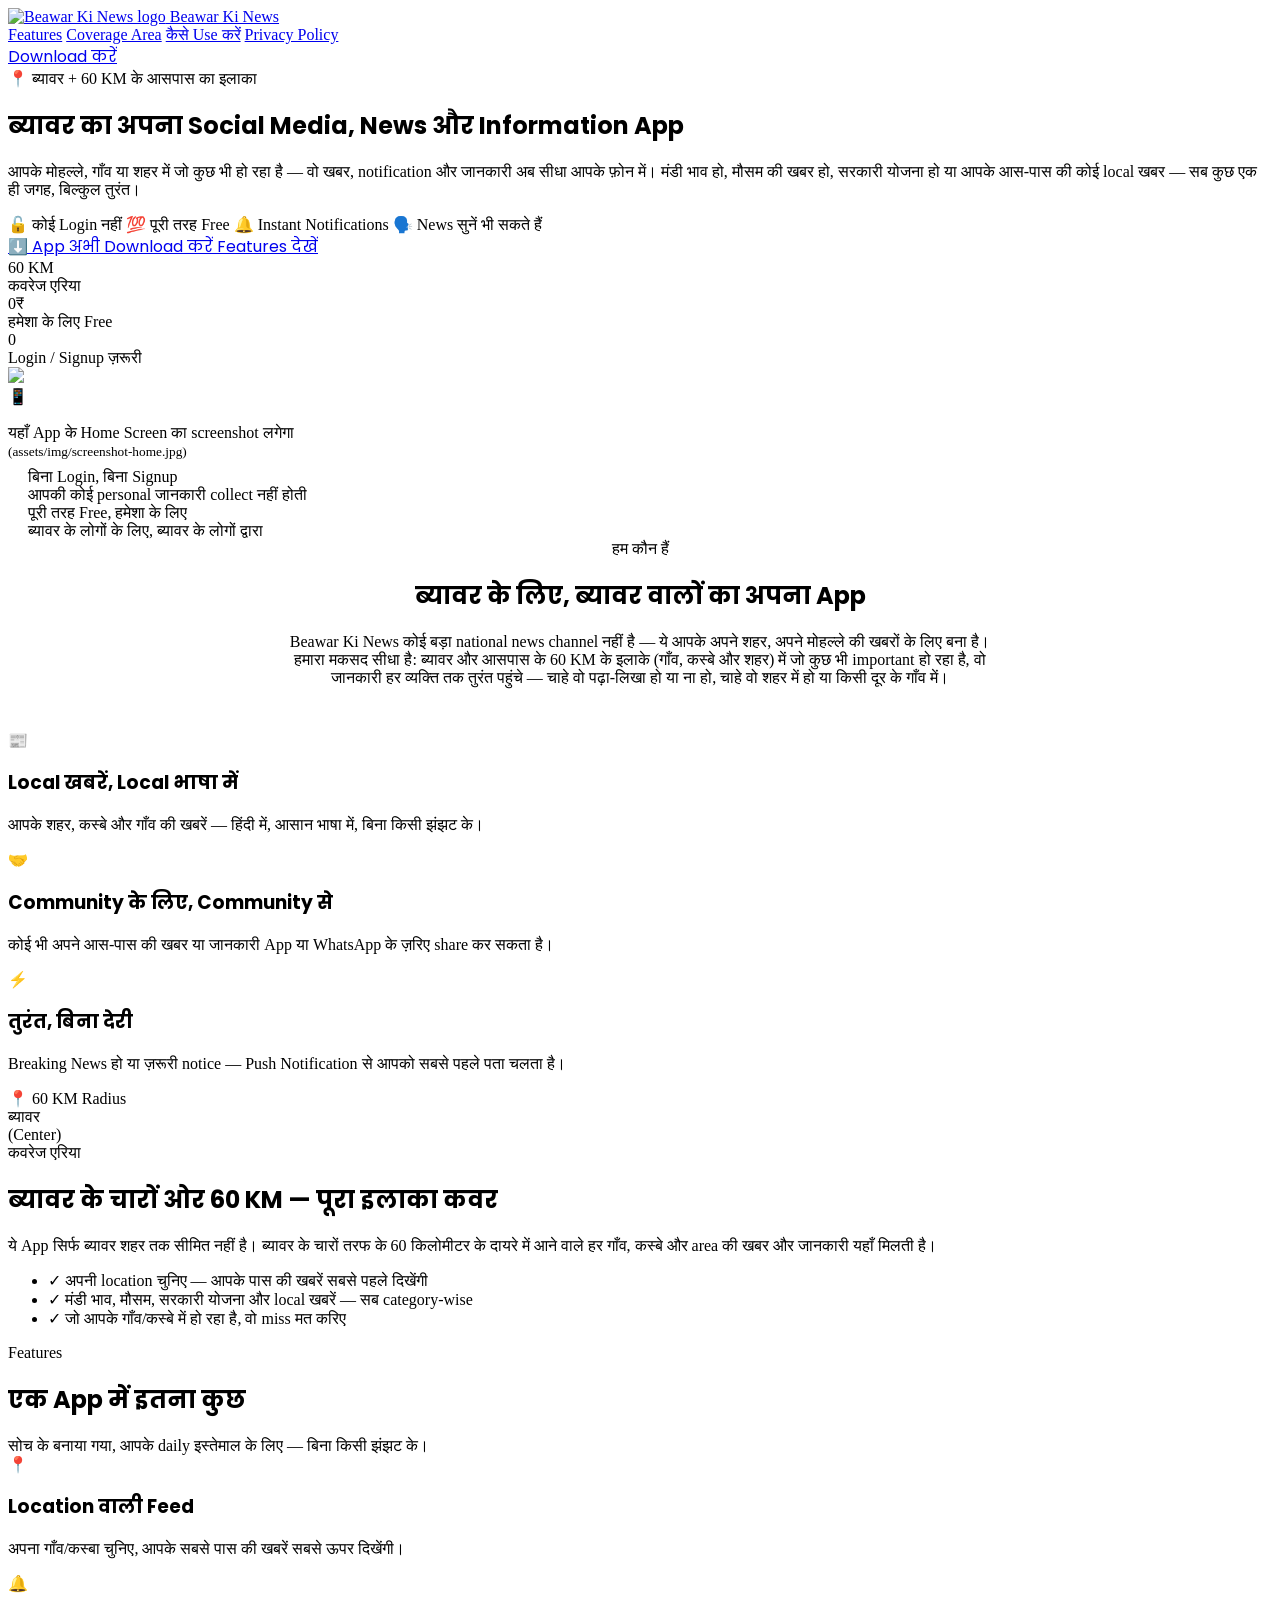
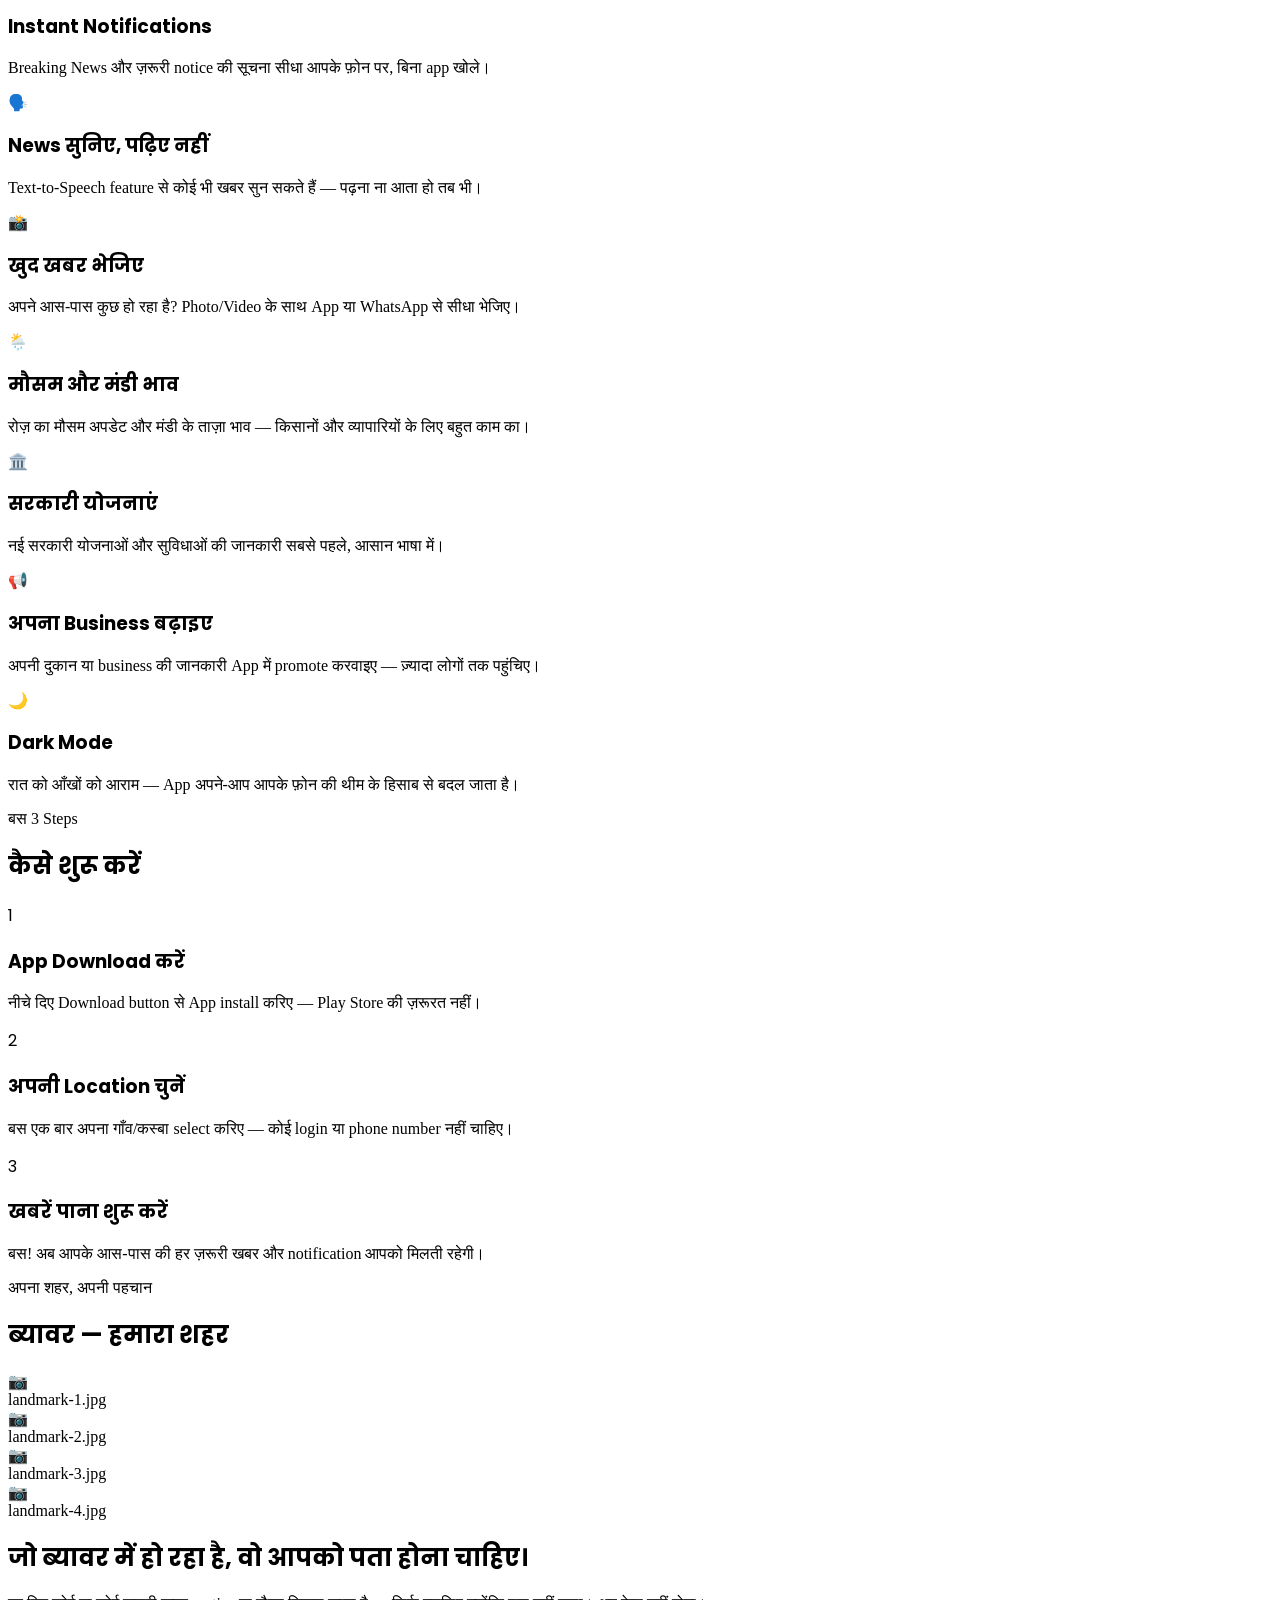
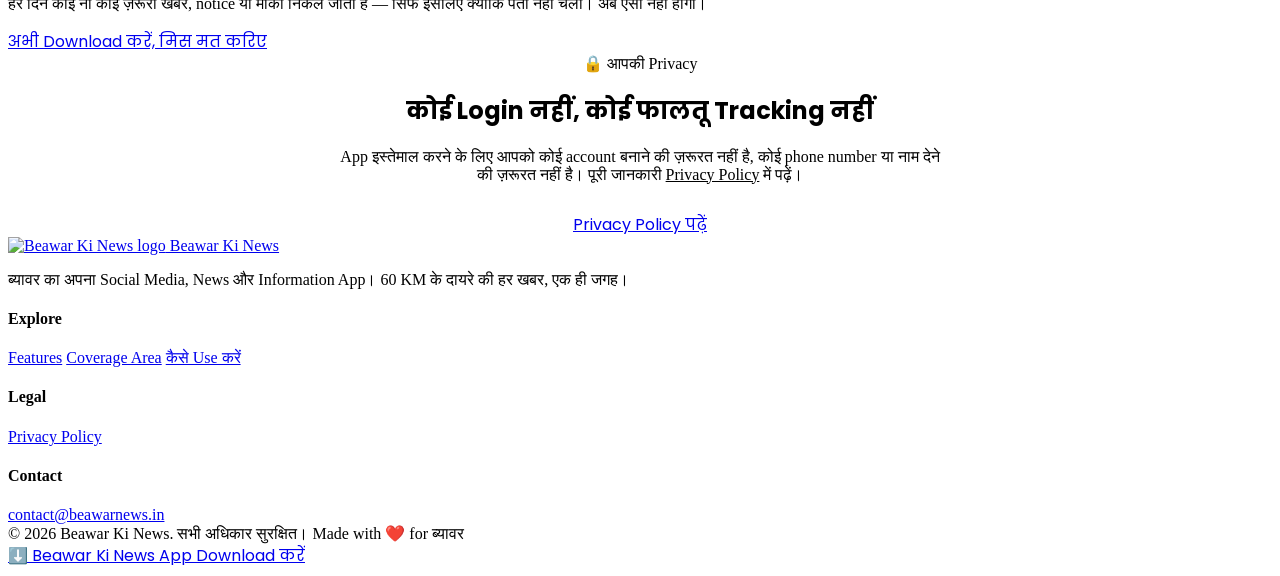
==== index.html @ 3e28b121 "Add files via upload" ====
<!doctype html>
<html lang="hi">
<head>
  <meta charset="UTF-8" />
  <meta name="viewport" content="width=device-width, initial-scale=1" />
  <title>Beawar Ki News — ब्यावर का अपना Social Media, News और Information App</title>
  <meta name="description" content="ब्यावर और आसपास के 60 KM के इलाके की हर खबर, हर notification, एक ही App में। बिना login, बिलकुल Free। अभी डाउनलोड करें।" />

  <meta property="og:type" content="website" />
  <meta property="og:title" content="Beawar Ki News — ब्यावर का अपना Social Media, News और Information App" />
  <meta property="og:description" content="ब्यावर और आसपास 60 KM के इलाके की हर खबर, notification के साथ। बिना login, बिलकुल Free।" />
  <meta property="og:image" content="assets/img/logo-512.png" />

  <link rel="icon" type="image/png" href="assets/img/logo-512.png" />
  <link rel="preconnect" href="https://fonts.googleapis.com" />
  <link rel="preconnect" href="https://fonts.gstatic.com" crossorigin />
  <link href="https://fonts.googleapis.com/css2?family=Hind:wght@400;500;600;700&family=Poppins:wght@600;700;800&display=swap" rel="stylesheet" />
  <link rel="stylesheet" href="assets/css/style.css" />
  <style>
    .hero-title, .fomo-strip h2, h1, h2, h3, .step-num, .btn { font-family: 'Poppins', 'Hind', sans-serif; }
  </style>
</head>
<body>

  <header class="site-header">
    <div class="container">
      <a href="index.html" class="brand">
        <img src="assets/img/logo.png" alt="Beawar Ki News logo" />
        Beawar Ki News
      </a>
      <nav class="nav-links" data-nav-menu>
        <a href="#features">Features</a>
        <a href="#coverage">Coverage Area</a>
        <a href="#how-it-works">कैसे Use करें</a>
        <a href="privacy.html">Privacy Policy</a>
      </nav>
      <div class="header-cta">
        <a class="btn btn-primary" data-bnw="download-apk" href="#">Download करें</a>
      </div>
    </div>
  </header>

  <!-- ============================= HERO ============================= -->
  <section class="hero">
    <div class="container">
      <div class="hero-copy reveal">
        <div class="eyebrow">📍 ब्यावर + 60 KM के आसपास का इलाका</div>
        <h1 class="hero-title">
          ब्यावर का अपना <span class="accent">Social Media</span>,
          News और Information App
        </h1>
        <p class="hero-sub">
          आपके मोहल्ले, गाँव या शहर में जो कुछ भी हो रहा है — वो खबर, notification
          और जानकारी अब सीधा आपके फ़ोन में। मंडी भाव हो, मौसम की खबर हो, सरकारी योजना
          हो या आपके आस-पास की कोई local खबर — सब कुछ एक ही जगह, बिल्कुल तुरंत।
        </p>

        <div class="hero-badges">
          <span class="pill">🔓 कोई Login नहीं</span>
          <span class="pill">💯 पूरी तरह Free</span>
          <span class="pill">🔔 Instant Notifications</span>
          <span class="pill">🗣️ News सुनें भी सकते हैं</span>
        </div>

        <div class="hero-actions">
          <a class="btn btn-primary btn-lg" data-bnw="download-apk" href="#">
            ⬇️ App अभी Download करें
          </a>
          <a class="btn btn-outline btn-lg" href="#features">Features देखें</a>
        </div>

        <div class="hero-stats">
          <div>
            <div class="hero-stat-num">60 KM</div>
            <div class="hero-stat-label">कवरेज एरिया</div>
          </div>
          <div>
            <div class="hero-stat-num">0₹</div>
            <div class="hero-stat-label">हमेशा के लिए Free</div>
          </div>
          <div>
            <div class="hero-stat-num">0</div>
            <div class="hero-stat-label">Login / Signup ज़रूरी</div>
          </div>
        </div>
      </div>

      <div class="hero-visual reveal">
        <div class="phone-frame">
          <!-- TODO: replace with a real screenshot of the Home feed
               (e.g. assets/img/screenshot-home.png), same visual you'd get
               by opening the app -- keeping this placeholder until you drop
               that image in. -->
               <img
                src="assets/img/screenshot-home.jpg"
               />
          <div class="placeholder">
            📱<br /><br />
            यहाँ App के Home Screen का screenshot लगेगा<br />
            <small>(assets/img/screenshot-home.jpg)</small>
          </div>
        </div>
      </div>
    </div>
  </section>

  <!-- ============================= TRUST STRIP ============================= -->
  <section class="container reveal" style="padding: 8px 20px 0;">
    <div class="trust-row">
      <div class="trust-chip"><span class="dot"></span>बिना Login, बिना Signup</div>
      <div class="trust-chip"><span class="dot"></span>आपकी कोई personal जानकारी collect नहीं होती</div>
      <div class="trust-chip"><span class="dot"></span>पूरी तरह Free, हमेशा के लिए</div>
      <div class="trust-chip"><span class="dot"></span>ब्यावर के लोगों के लिए, ब्यावर के लोगों द्वारा</div>
    </div>
  </section>

  <!-- ============================= ABOUT ============================= -->
  <section class="section container">
    <div class="section-head reveal" style="max-width: 720px; margin: 0 auto 44px; text-align:center;">
      <div class="eyebrow">हम कौन हैं</div>
      <h2 class="container section-title">ब्यावर के लिए, ब्यावर वालों का अपना App</h2>
      <p class="container section-sub" style="margin: 0 auto;">
        Beawar Ki News कोई बड़ा national news channel नहीं है — ये आपके अपने शहर,
        अपने मोहल्ले की खबरों के लिए बना है। हमारा मकसद सीधा है: ब्यावर और आसपास
        के 60 KM के इलाके (गाँव, कस्बे और शहर) में जो कुछ भी important हो रहा है,
        वो जानकारी हर व्यक्ति तक तुरंत पहुंचे — चाहे वो पढ़ा-लिखा हो या ना हो,
        चाहे वो शहर में हो या किसी दूर के गाँव में।
      </p>
    </div>

    <div class=" container grid grid-3">
      <div class="card reveal">
        <div class="card-icon">📰</div>
        <h3>Local खबरें, Local भाषा में</h3>
        <p>आपके शहर, कस्बे और गाँव की खबरें — हिंदी में, आसान भाषा में, बिना किसी झंझट के।</p>
      </div>
      <div class="card reveal">
        <div class="card-icon">🤝</div>
        <h3>Community के लिए, Community से</h3>
        <p>कोई भी अपने आस-पास की खबर या जानकारी App या WhatsApp के ज़रिए share कर सकता है।</p>
      </div>
      <div class="card reveal">
        <div class="card-icon">⚡</div>
        <h3>तुरंत, बिना देरी</h3>
        <p>Breaking News हो या ज़रूरी notice — Push Notification से आपको सबसे पहले पता चलता है।</p>
      </div>
    </div>
  </section>

  <!-- ============================= COVERAGE / 60KM ============================= -->
  <section class="section" id="coverage">
    <div class="container">
      <div class="coverage-panel">
        <div class="coverage">
          <div class="reveal">
            <div class="radius-visual">
              <span class="radius-km">📍 60 KM Radius</span>
              <div class="radius-center">ब्यावर<br />(Center)</div>
            </div>
          </div>
          <div class="reveal">
            <div class="eyebrow">कवरेज एरिया</div>
            <h2 class="section-title">ब्यावर के चारों ओर 60 KM — पूरा इलाका कवर</h2>
            <p class="section-sub" style="margin-bottom: 0;">
              ये App सिर्फ ब्यावर शहर तक सीमित नहीं है। ब्यावर के चारों तरफ के 60 किलोमीटर
              के दायरे में आने वाले हर गाँव, कस्बे और area की खबर और जानकारी यहाँ मिलती है।
            </p>
            <ul class="list-check">
              <li><span class="tick">✓</span> अपनी location चुनिए — आपके पास की खबरें सबसे पहले दिखेंगी</li>
              <li><span class="tick">✓</span> मंडी भाव, मौसम, सरकारी योजना और local खबरें — सब category-wise</li>
              <li><span class="tick">✓</span> जो आपके गाँव/कस्बे में हो रहा है, वो miss मत करिए</li>
            </ul>
          </div>
        </div>
      </div>
    </div>
  </section>

  <!-- ============================= FEATURES ============================= -->
  <section class="section container" id="features">
    <div class="section-head reveal">
      <div class="eyebrow">Features</div>
      <h2 class="section-title">एक App में इतना कुछ</h2>
      <p class="container section-sub" style="margin: 0 auto;">
        सोच के बनाया गया, आपके daily इस्तेमाल के लिए — बिना किसी झंझट के।
      </p>
    </div>

    <div class="container grid grid-4">
      <div class="card reveal">
        <div class="card-icon">📍</div>
        <h3>Location वाली Feed</h3>
        <p>अपना गाँव/कस्बा चुनिए, आपके सबसे पास की खबरें सबसे ऊपर दिखेंगी।</p>
      </div>
      <div class="card reveal">
        <div class="card-icon">🔔</div>
        <h3>Instant Notifications</h3>
        <p>Breaking News और ज़रूरी notice की सूचना सीधा आपके फ़ोन पर, बिना app खोले।</p>
      </div>
      <div class="card reveal">
        <div class="card-icon">🗣️</div>
        <h3>News सुनिए, पढ़िए नहीं</h3>
        <p>Text-to-Speech feature से कोई भी खबर सुन सकते हैं — पढ़ना ना आता हो तब भी।</p>
      </div>
      <div class="card reveal">
        <div class="card-icon">📸</div>
        <h3>खुद खबर भेजिए</h3>
        <p>अपने आस-पास कुछ हो रहा है? Photo/Video के साथ App या WhatsApp से सीधा भेजिए।</p>
      </div>
      <div class="card reveal">
        <div class="card-icon">🌦️</div>
        <h3>मौसम और मंडी भाव</h3>
        <p>रोज़ का मौसम अपडेट और मंडी के ताज़ा भाव — किसानों और व्यापारियों के लिए बहुत काम का।</p>
      </div>
      <div class="card reveal">
        <div class="card-icon">🏛️</div>
        <h3>सरकारी योजनाएं</h3>
        <p>नई सरकारी योजनाओं और सुविधाओं की जानकारी सबसे पहले, आसान भाषा में।</p>
      </div>
      <div class="card reveal">
        <div class="card-icon">📢</div>
        <h3>अपना Business बढ़ाइए</h3>
        <p>अपनी दुकान या business की जानकारी App में promote करवाइए — ज़्यादा लोगों तक पहुंचिए।</p>
      </div>
      <div class="card reveal">
        <div class="card-icon">🌙</div>
        <h3>Dark Mode</h3>
        <p>रात को आँखों को आराम — App अपने-आप आपके फ़ोन की थीम के हिसाब से बदल जाता है।</p>
      </div>
    </div>
  </section>

  <!-- ============================= HOW IT WORKS ============================= -->
  <section class="section container" id="how-it-works">
    <div class="section-head reveal">
      <div class="eyebrow">बस 3 Steps</div>
      <h2 class="section-title">कैसे शुरू करें</h2>
    </div>

    <div class="container steps">
      <div class="step reveal">
        <div class="step-num">1</div>
        <h3>App Download करें</h3>
        <p>नीचे दिए Download button से App install करिए — Play Store की ज़रूरत नहीं।</p>
      </div>
      <div class="step reveal">
        <div class="step-num">2</div>
        <h3>अपनी Location चुनें</h3>
        <p>बस एक बार अपना गाँव/कस्बा select करिए — कोई login या phone number नहीं चाहिए।</p>
      </div>
      <div class="step reveal">
        <div class="step-num">3</div>
        <h3>खबरें पाना शुरू करें</h3>
        <p>बस! अब आपके आस-पास की हर ज़रूरी खबर और notification आपको मिलती रहेगी।</p>
      </div>
    </div>
  </section>

  <!-- ============================= GALLERY (landmarks) ============================= -->
  <section class="section container">
    <div class="section-head reveal">
      <div class="eyebrow">अपना शहर, अपनी पहचान</div>
      <h2 class="section-title">ब्यावर — हमारा शहर</h2>
    </div>
    <div class="container gallery reveal">
      <!-- TODO: replace each of these with a real Beawar landmark photo
           (assets/img/landmark-1.jpg .. landmark-4.jpg). Left as labeled
           placeholders until those are pasted in. -->

      <div class="gallery-item">📷<br />landmark-1.jpg</div>
      <div class="gallery-item">📷<br />landmark-2.jpg</div>
      <div class="gallery-item">📷<br />landmark-3.jpg</div>
      <div class="gallery-item">📷<br />landmark-4.jpg</div>
    </div>
  </section>

  <!-- ============================= FOMO STRIP ============================= -->
  <section class="container">
    <div class="fomo-strip reveal">
      <h2>जो ब्यावर में हो रहा है, वो आपको पता होना चाहिए।</h2>
      <p>हर दिन कोई ना कोई ज़रूरी खबर, notice या मौका निकल जाता है — सिर्फ इसलिए
        क्योंकि पता नहीं चला। अब ऐसा नहीं होगा।</p>
      <a class="btn btn-primary btn-lg" data-bnw="download-apk" href="#">अभी Download करें, मिस मत करिए</a>
    </div>
  </section>

  <!-- ============================= PRIVACY QUICK NOTE ============================= -->
  <section class="section container" style="text-align:center;">
    <div class="reveal" style="max-width: 600px; margin: 0 auto;">
      <div class="eyebrow">🔒 आपकी Privacy</div>
      <h2 class="section-title">कोई Login नहीं, कोई फालतू Tracking नहीं</h2>
      <p class="container section-sub" style="margin: 0 auto 28px;">
        App इस्तेमाल करने के लिए आपको कोई account बनाने की ज़रूरत नहीं है, कोई
        phone number या नाम देने की ज़रूरत नहीं है। पूरी जानकारी
        <a href="privacy.html" style="color: rgb(var(--accent)); text-decoration: underline;">Privacy Policy</a>
        में पढ़ें।
      </p>
      <a class="btn btn-outline" href="privacy.html">Privacy Policy पढ़ें</a>
    </div>
  </section>

  <footer class="site-footer">
    <div class="container">
      <div class="footer-top">
        <div class="footer-brand">
          <a href="index.html" class="brand">
            <img src="assets/img/logo.png" alt="Beawar Ki News logo" />
            Beawar Ki News
          </a>
          <p>ब्यावर का अपना Social Media, News और Information App। 60 KM के दायरे की हर खबर, एक ही जगह।</p>
        </div>
        <div class="footer-cols">
          <div class="footer-col">
            <h4>Explore</h4>
            <a href="#features">Features</a>
            <a href="#coverage">Coverage Area</a>
            <a href="#how-it-works">कैसे Use करें</a>
          </div>
          <div class="footer-col">
            <h4>Legal</h4>
            <a href="privacy.html">Privacy Policy</a>
          </div>
          <div class="footer-col">
            <h4>Contact</h4>
            <a data-bnw="contact-email" href="#">contact@beawarnews.in</a>
          </div>
        </div>
      </div>
      <div class="footer-bottom">
        <span>© <span id="year"></span> Beawar Ki News. सभी अधिकार सुरक्षित।</span>
        <span>Made with ❤️ for ब्यावर</span>
      </div>
    </div>
  </footer>

  <div class="sticky-download" data-sticky-download>
    <a class="btn btn-primary btn-block" data-bnw="download-apk" href="#">⬇️ Beawar Ki News App Download करें</a>
  </div>

  <script src="assets/js/config.js"></script>
  <script src="assets/js/main.js"></script>
  <script>document.getElementById('year').textContent = new Date().getFullYear();</script>
</body>
</html>
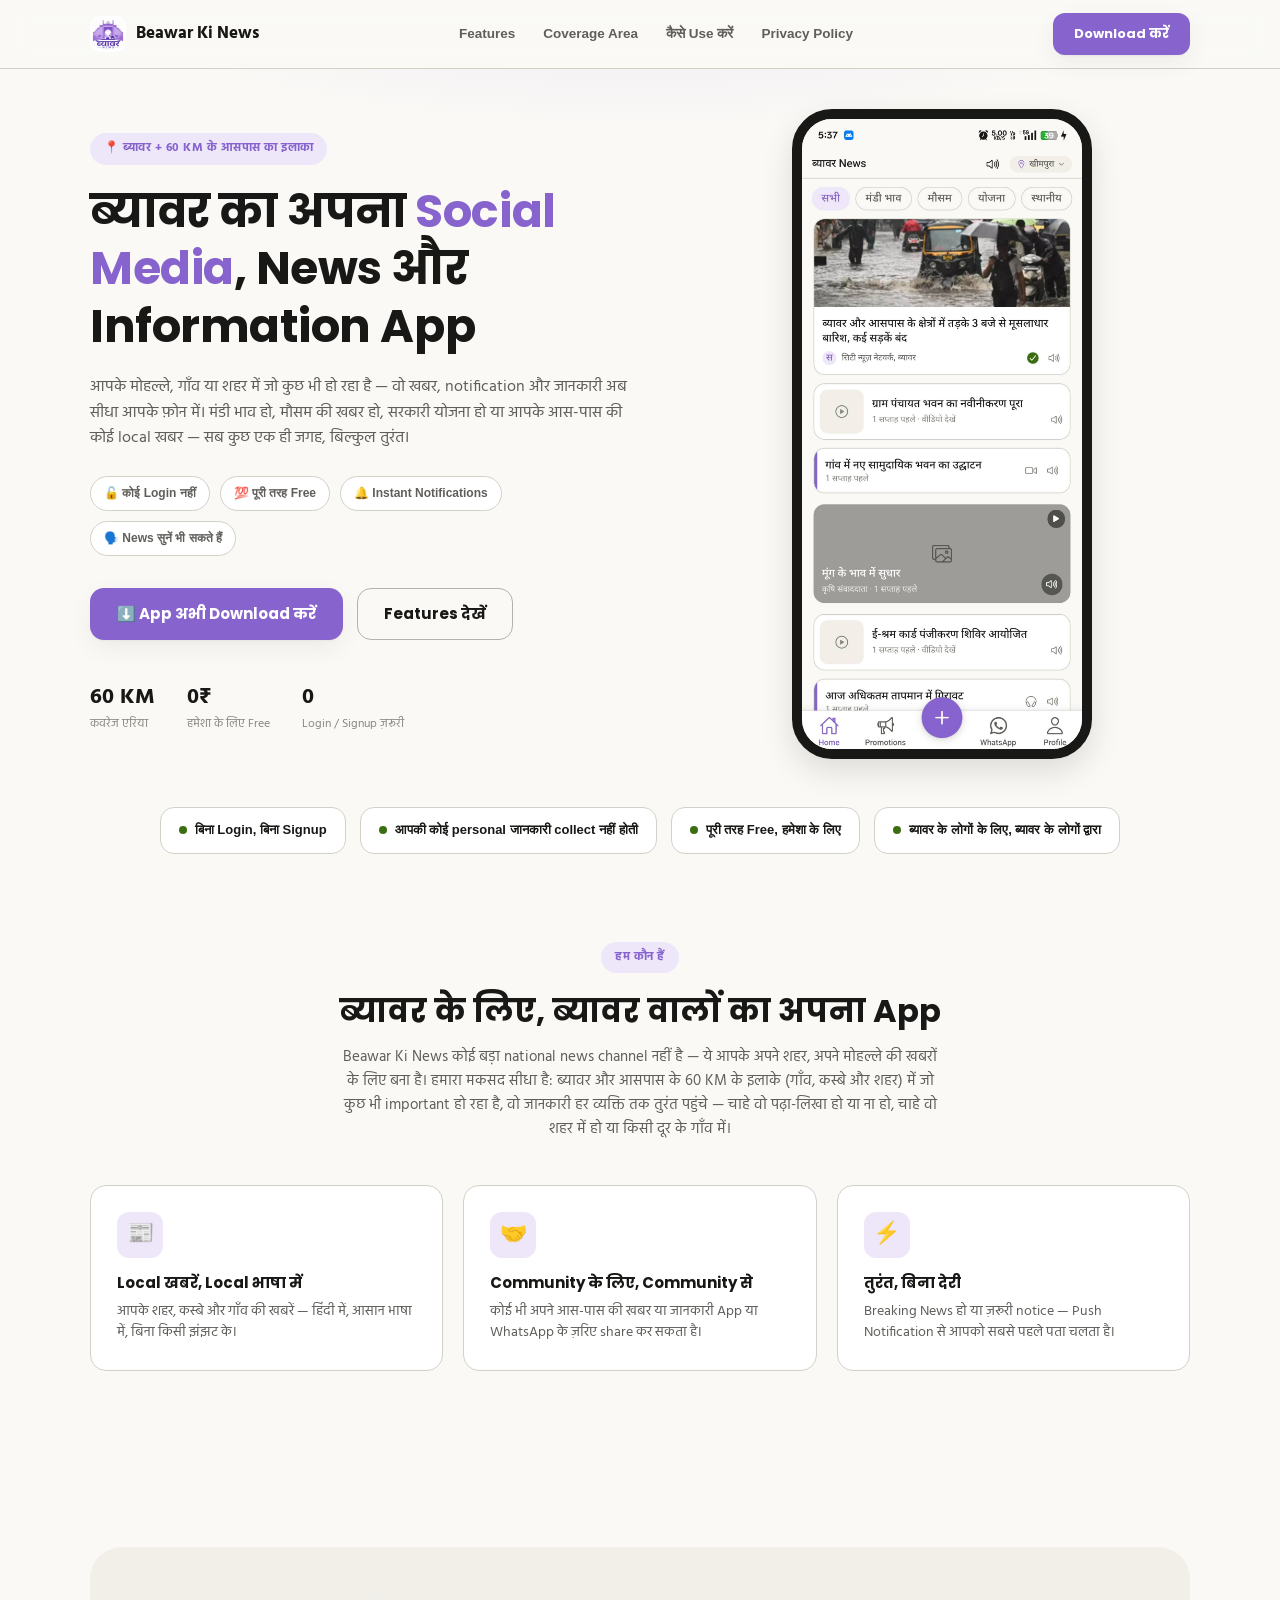
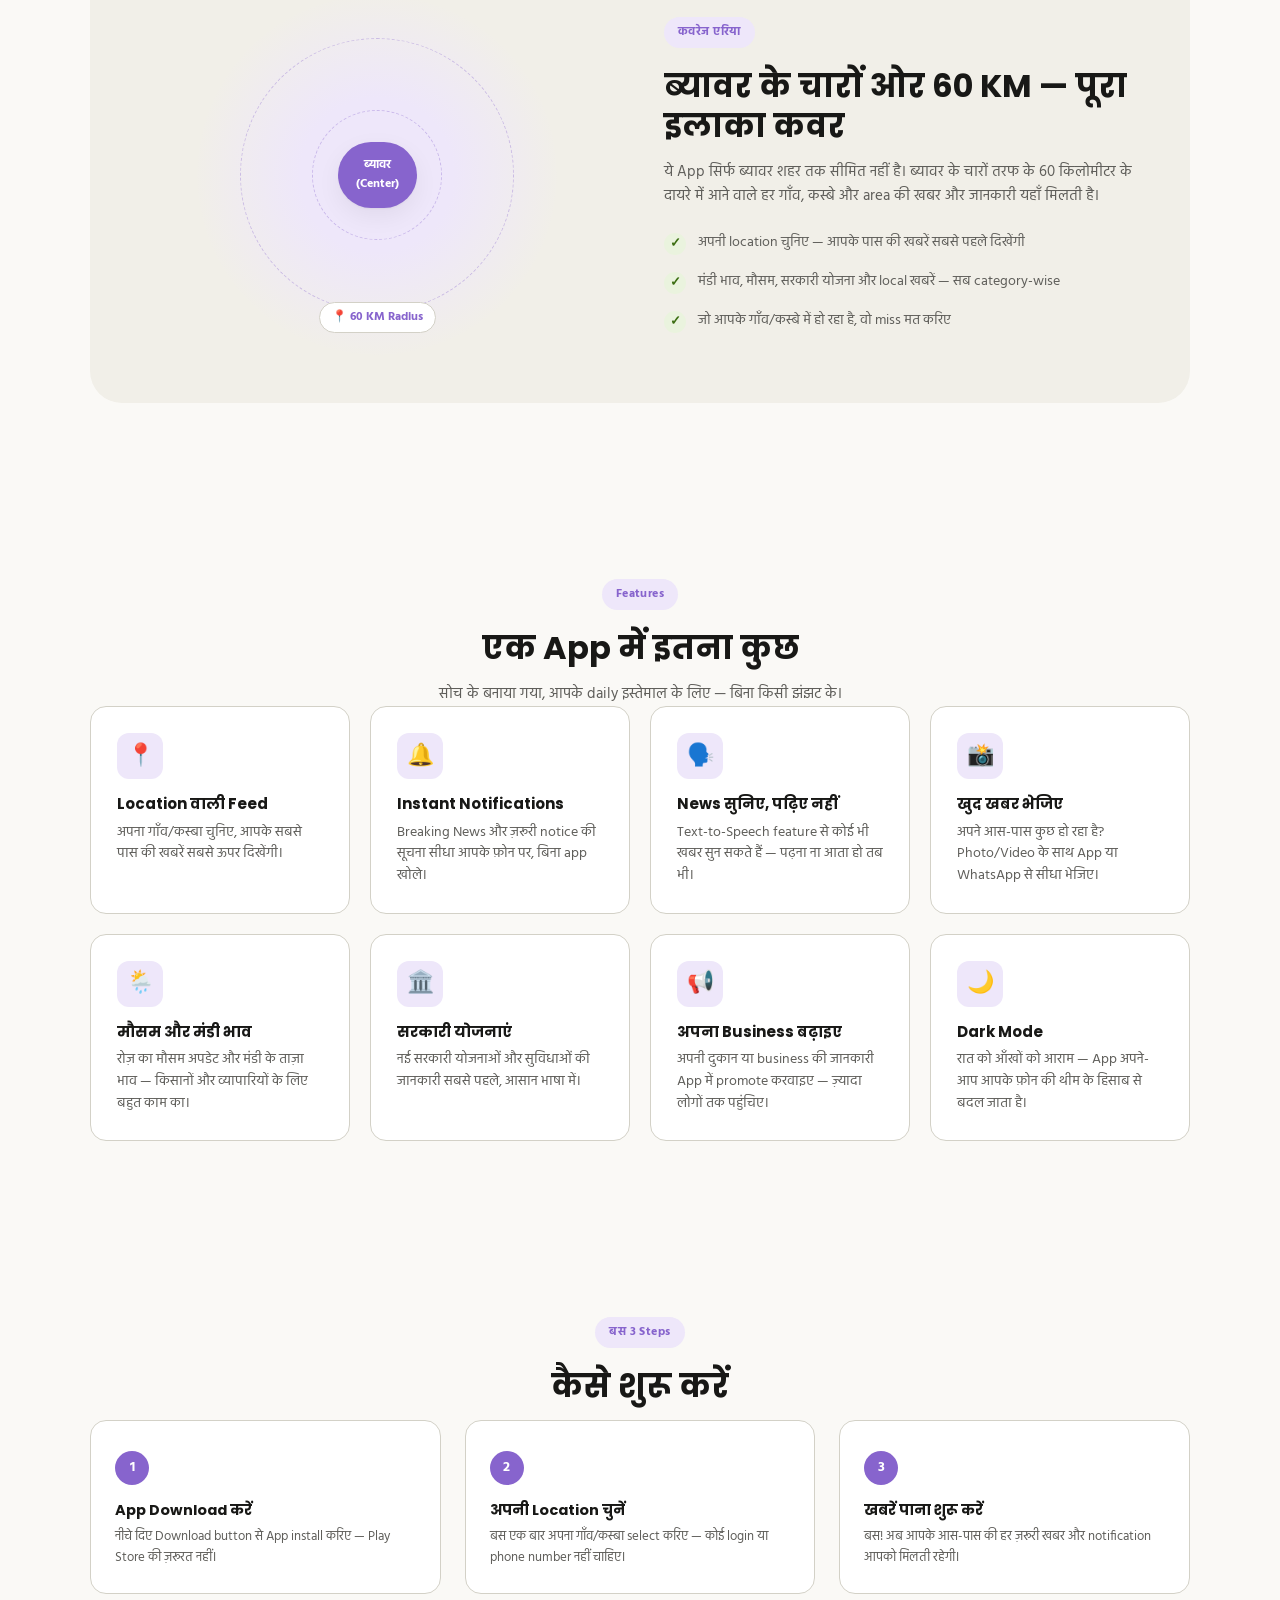
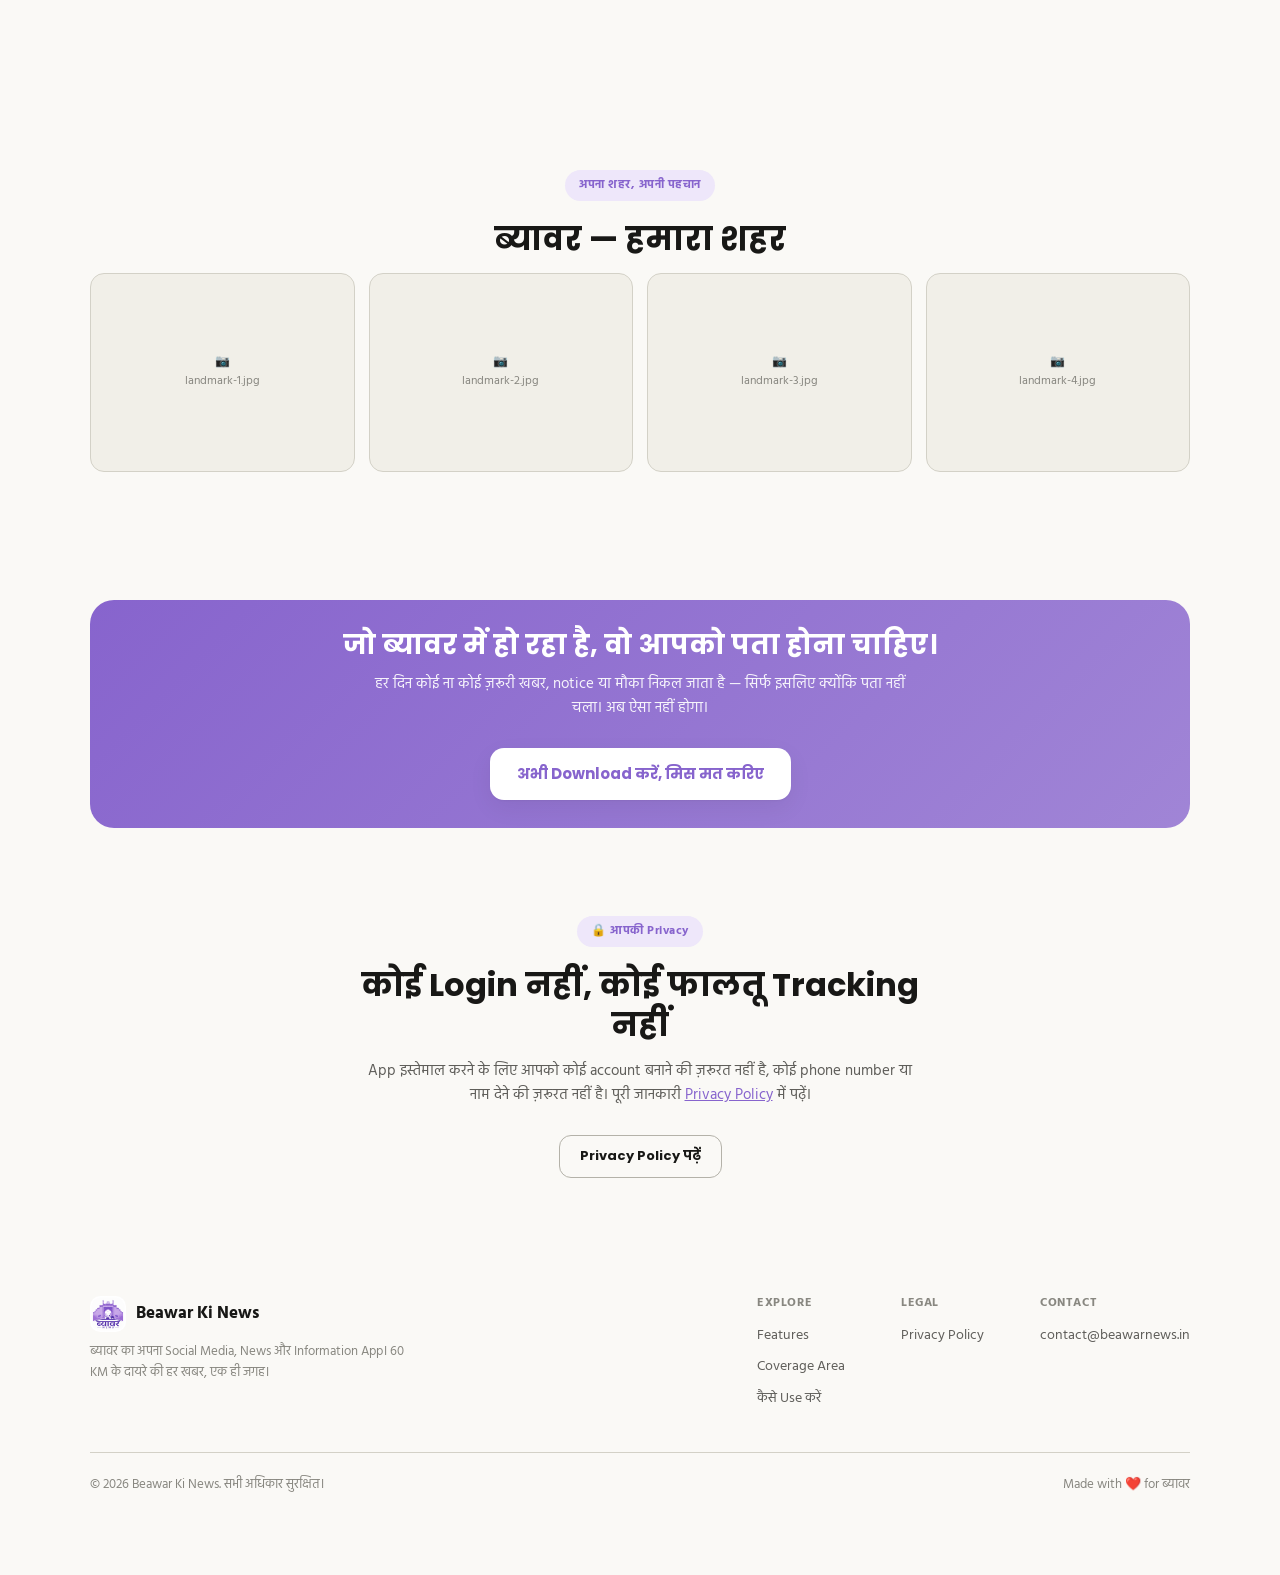
==== commit d41f3003: "Update index.html" ====
--- a/index.html
+++ b/index.html
@@ -322,7 +322,7 @@
           </div>
           <div class="footer-col">
             <h4>Contact</h4>
-            <a data-bnw="contact-email" href="#">contact@beawarnews.in</a>
+            <a data-bnw="contact-email" href="#">support.beawarkinews@gmail.com</a>
           </div>
         </div>
       </div>
--- a/assets/css/style.css
+++ b/assets/css/style.css
@@ -0,0 +1,680 @@
+/* ==========================================================================
+   Beawar Ki News -- design tokens
+   Mirrors C:\Na\global.css exactly (the mobile app's own source of truth)
+   so this site reads as the same product, not a separate marketing shell.
+   Values are "R G B" space-separated so we can apply alpha via rgb(../<a>).
+   ========================================================================== */
+:root {
+  --bg: 250 249 246;
+  --surface: 255 255 255;
+  --surface-2: 241 239 232;
+
+  --text-primary: 24 24 22;
+  --text-secondary: 95 94 90;
+  --text-muted: 136 135 128;
+
+  --border: 211 209 199;
+  --border-strong: 180 178 169;
+
+  --accent: 135 100 205;
+  --accent-soft: 238 231 250;
+  --accent-fg: 255 255 255;
+
+  --success: 59 109 17;
+  --success-soft: 234 243 222;
+  --danger: 163 45 45;
+  --danger-soft: 250 235 235;
+  --warning: 133 79 11;
+  --warning-soft: 250 238 218;
+
+  --radius-card: 16px;
+  --radius-pill: 999px;
+  --shadow-soft: 0 1px 2px rgb(0 0 0 / 0.04), 0 8px 24px rgb(0 0 0 / 0.06);
+  --shadow-lift: 0 12px 32px rgb(0 0 0 / 0.12);
+  --max-width: 1140px;
+}
+
+@media (prefers-color-scheme: dark) {
+  :root {
+    --bg: 18 18 17;
+    --surface: 30 30 28;
+    --surface-2: 42 42 40;
+
+    --text-primary: 241 239 232;
+    --text-secondary: 178 176 168;
+    --text-muted: 136 135 128;
+
+    --border: 61 61 58;
+    --border-strong: 82 82 78;
+
+    --accent: 135 100 205;
+    --accent-soft: 45 38 66;
+    --accent-fg: 255 255 255;
+
+    --success: 151 196 89;
+    --success-soft: 23 52 4;
+    --danger: 240 149 149;
+    --danger-soft: 74 27 12;
+    --warning: 250 199 117;
+    --warning-soft: 65 36 2;
+
+    --shadow-soft: 0 1px 2px rgb(0 0 0 / 0.3), 0 8px 24px rgb(0 0 0 / 0.35);
+    --shadow-lift: 0 12px 36px rgb(0 0 0 / 0.5);
+  }
+}
+
+/* ==========================================================================
+   Reset + base
+   ========================================================================== */
+*, *::before, *::after { box-sizing: border-box; }
+html { scroll-behavior: smooth; }
+body {
+  margin: 0;
+  background: rgb(var(--bg));
+  color: rgb(var(--text-primary));
+  font-family: 'Hind', 'Noto Sans Devanagari', 'Inter', -apple-system, BlinkMacSystemFont, sans-serif;
+  line-height: 1.6;
+  -webkit-font-smoothing: antialiased;
+  overflow-x: hidden;
+}
+img { max-width: 100%; display: block; }
+a { color: inherit; text-decoration: none; }
+ul { list-style: none; margin: 0; padding: 0; }
+button { font-family: inherit; }
+h1, h2, h3, h4 { margin: 0; line-height: 1.25; font-weight: 700; }
+p { margin: 0; }
+
+.container {
+  max-width: var(--max-width);
+  margin: 0 auto;
+  padding: 0 20px;
+}
+
+.section { padding: 88px 0; }
+@media (max-width: 720px) {
+  .section {
+    border-bottom: 1px solid rgb(var(--border));
+    padding: 26px 0; }
+}
+
+.eyebrow {
+  display: inline-flex;
+  align-items: center;
+  gap: 8px;
+  font-size: 12px;
+  font-weight: 700;
+  letter-spacing: 0.04em;
+  color: rgb(var(--accent));
+  background: rgb(var(--accent-soft));
+  padding: 6px 14px;
+  border-radius: var(--radius-pill);
+  margin-bottom: 18px;
+}
+
+.section-title {
+  font-size: clamp(22px, 3.4vw, 32px);
+  color: rgb(var(--text-primary));
+  margin-bottom: 14px;
+}
+.section-sub {
+  font-size: 15px;
+  color: rgb(var(--text-secondary));
+  max-width: 640px;
+  margin-bottom: 44px;
+}
+.section-head { text-align: center; }
+.section-head .section-sub { margin-left: auto; margin-right: auto; }
+
+/* ==========================================================================
+   Buttons
+   ========================================================================== */
+.btn {
+  display: inline-flex;
+  align-items: center;
+  justify-content: center;
+  gap: 8px;
+  padding: 10px 20px;
+  border-radius: 12px;
+  font-size: 13px;
+  font-weight: 700;
+  border: 1px solid transparent;
+  cursor: pointer;
+  transition: transform 0.15s ease, box-shadow 0.15s ease, background-color 0.15s ease;
+  max-width: 100%;
+  min-width: 0;
+  white-space: normal;
+  text-align: center;
+}
+.btn:active { transform: scale(0.97); }
+
+.btn-primary {
+  background: rgb(var(--accent));
+  color: rgb(var(--accent-fg));
+  box-shadow: var(--shadow-soft);
+}
+.btn-primary:hover { box-shadow: var(--shadow-lift); transform: translateY(-1px); }
+
+.btn-lg {
+  padding: 13px 26px;
+  font-size: 15px;
+  border-radius: 14px;
+}
+
+.btn-outline {
+  background: transparent;
+  color: rgb(var(--text-primary));
+  border-color: rgb(var(--border-strong));
+}
+.btn-outline:hover { background: rgb(var(--surface-2)); }
+
+.btn-ghost {
+  background: rgb(var(--surface-2));
+  color: rgb(var(--text-primary));
+}
+
+.btn-block { width: 100%; }
+
+/* ==========================================================================
+   Header / nav
+   ========================================================================== */
+.site-header {
+  position: sticky;
+  top: 0;
+  z-index: 50;
+  background: rgb(var(--bg) / 0.85);
+  backdrop-filter: saturate(180%) blur(14px);
+  -webkit-backdrop-filter: saturate(180%) blur(14px);
+  border-bottom: 1px solid rgb(var(--border));
+}
+.site-header .container {
+  display: flex;
+  align-items: center;
+  justify-content: space-between;
+  height: 68px;
+}
+.brand {
+  display: flex;
+  align-items: center;
+  gap: 10px;
+  font-weight: 800;
+  font-size: 16.5px;
+  color: rgb(var(--text-primary));
+}
+.brand img {
+  width: 36px;
+  height: 36px;
+  border-radius: 10px;
+}
+.nav-links {
+  display: flex;
+  align-items: center;
+  gap: 28px;
+  font-size: 13.5px;
+  font-weight: 600;
+  color: rgb(var(--text-secondary));
+}
+.nav-links a:hover { color: rgb(var(--accent)); }
+.header-cta { display: flex; align-items: center; gap: 14px; }
+
+@media (max-width: 720px) {
+  .nav-links { display: none; }
+}
+
+/* ==========================================================================
+   Hero
+   ========================================================================== */
+.hero {
+  position: relative;
+  padding: 40px 0 40px;
+  overflow: hidden;
+}
+.hero::before {
+  content: '';
+  position: absolute;
+  inset: -20% -10% auto -10%;
+  height: 480px;
+  background: radial-gradient(60% 60% at 50% 0%, rgb(var(--accent) / 0.16), transparent 70%);
+  pointer-events: none;
+  z-index: 0;
+}
+.hero .container {
+  position: relative;
+  z-index: 1;
+  display: grid;
+  grid-template-columns: 1.05fr 0.95fr;
+  gap: 56px;
+  align-items: center;
+}
+@media (max-width: 900px) {
+  .hero .container { grid-template-columns: 1fr; text-align: center; }
+  .hero-badges, .hero-actions { justify-content: center; }
+  .hero-stats { justify-content: center; }
+}
+
+.hero-title {
+  font-size: clamp(28px, 4.8vw, 46px);
+  letter-spacing: -0.01em;
+  color: rgb(var(--text-primary));
+}
+.hero-title .accent { color: rgb(var(--accent)); }
+
+.hero-sub {
+  margin-top: 20px;
+  font-size: 16px;
+  color: rgb(var(--text-secondary));
+  max-width: 560px;
+}
+
+.hero-badges {
+  display: flex;
+  flex-wrap: wrap;
+  gap: 10px;
+  margin-top: 24px;
+}
+.pill {
+  display: inline-flex;
+  align-items: center;
+  gap: 6px;
+  font-size: 12px;
+  font-weight: 600;
+  color: rgb(var(--text-secondary));
+  background: rgb(var(--surface));
+  border: 1px solid rgb(var(--border));
+  padding: 7px 13px;
+  border-radius: var(--radius-pill);
+}
+
+.hero-actions {
+  display: flex;
+  flex-wrap: wrap;
+  gap: 14px;
+  margin-top: 32px;
+}
+
+.hero-stats {
+  display: flex;
+  gap: 32px;
+  margin-top: 40px;
+  flex-wrap: wrap;
+}
+.hero-stat-num {
+  font-size: 22px;
+  font-weight: 800;
+  color: rgb(var(--text-primary));
+}
+.hero-stat-label {
+  font-size: 12px;
+  color: rgb(var(--text-muted));
+}
+
+.hero-visual {
+  position: relative;
+  display: flex;
+  justify-content: center;
+}
+.phone-frame {
+  width: min(300px, 78vw);
+  aspect-ratio: 9 / 19.5;
+  border-radius: 40px;
+  border: 10px solid rgb(var(--text-primary));
+  background: rgb(var(--surface-2));
+  box-shadow: var(--shadow-lift);
+  overflow: hidden;
+  position: relative;
+}
+.phone-frame img {
+  width: 100%;
+  height: 100%;
+  object-fit: cover;
+}
+.phone-frame .placeholder {
+  width: 100%;
+  height: 100%;
+  display: flex;
+  align-items: center;
+  justify-content: center;
+  text-align: center;
+  padding: 24px;
+  font-size: 13px;
+  color: rgb(var(--text-muted));
+  background: rgb(var(--surface-2));
+}
+
+/* ==========================================================================
+   Feature cards
+   ========================================================================== */
+.grid {
+  display: grid;
+  gap: 20px;
+}
+.grid-3 { grid-template-columns: repeat(3, 1fr); }
+.grid-4 { grid-template-columns: repeat(4, 1fr); }
+@media (max-width: 900px) {
+  .grid-3, .grid-4 { grid-template-columns: repeat(2, 1fr); }
+}
+@media (max-width: 560px) {
+  .grid-3, .grid-4 { grid-template-columns: 1fr; }
+}
+
+.card {
+  background: rgb(var(--surface));
+  border: 1px solid rgb(var(--border));
+  border-radius: var(--radius-card);
+  padding: 26px;
+  transition: transform 0.2s ease, box-shadow 0.2s ease, border-color 0.2s ease;
+}
+.card:hover {
+  transform: translateY(-3px);
+  box-shadow: var(--shadow-soft);
+  border-color: rgb(var(--border-strong));
+}
+.card-icon {
+  width: 46px;
+  height: 46px;
+  border-radius: 12px;
+  background: rgb(var(--accent-soft));
+  color: rgb(var(--accent));
+  display: flex;
+  align-items: center;
+  justify-content: center;
+  font-size: 22px;
+  margin-bottom: 16px;
+}
+.card h3 {
+  font-size: 15px;
+  color: rgb(var(--text-primary));
+  margin-bottom: 8px;
+}
+.card p {
+  font-size: 13.5px;
+  color: rgb(var(--text-secondary));
+}
+
+/* ==========================================================================
+   Steps (how it works)
+   ========================================================================== */
+.steps {
+  display: grid;
+  grid-template-columns: repeat(3, 1fr);
+  gap: 24px;
+  counter-reset: step;
+}
+@media (max-width: 760px) {
+  .steps { grid-template-columns: 1fr; }
+}
+.step {
+  position: relative;
+  padding: 30px 24px 24px;
+  background: rgb(var(--surface));
+  border: 1px solid rgb(var(--border));
+  border-radius: var(--radius-card);
+}
+.step-num {
+  width: 34px;
+  height: 34px;
+  border-radius: 999px;
+  background: rgb(var(--accent));
+  color: rgb(var(--accent-fg));
+  display: flex;
+  align-items: center;
+  justify-content: center;
+  font-weight: 800;
+  font-size: 14px;
+  margin-bottom: 16px;
+}
+.step h3 { font-size: 14.5px; margin-bottom: 8px; }
+.step p { font-size: 13px; color: rgb(var(--text-secondary)); }
+
+/* ==========================================================================
+   Coverage / map-ish section
+   ========================================================================== */
+.coverage-panel {
+  background: rgb(var(--surface-2));
+  border-radius: 32px;
+  padding: 48px;
+}
+@media (max-width: 720px) {
+  .coverage-panel { padding: 32px 20px; border-radius: 24px; }
+}
+
+.coverage {
+  display: grid;
+  grid-template-columns: 1fr 1fr;
+  gap: 48px;
+  align-items: center;
+}
+@media (max-width: 860px) {
+  .coverage { grid-template-columns: 1fr; }
+}
+.radius-visual {
+  position: relative;
+  aspect-ratio: 1;
+  max-width: 360px;
+  margin: 0 auto;
+  border-radius: 50%;
+  background: radial-gradient(circle, rgb(var(--accent-soft)) 0%, rgb(var(--accent-soft)) 30%, transparent 72%);
+  display: flex;
+  align-items: center;
+  justify-content: center;
+}
+.radius-visual::before, .radius-visual::after {
+  content: '';
+  position: absolute;
+  border-radius: 50%;
+  border: 1.5px dashed rgb(var(--accent) / 0.35);
+}
+.radius-visual::before { inset: 12%; }
+.radius-visual::after { inset: 32%; }
+.radius-center {
+  position: relative;
+  z-index: 1;
+  background: rgb(var(--accent));
+  color: rgb(var(--accent-fg));
+  font-weight: 800;
+  font-size: 12px;
+  text-align: center;
+  padding: 14px 18px;
+  border-radius: 999px;
+  box-shadow: var(--shadow-soft);
+}
+.radius-km {
+  position: absolute;
+  bottom: 6%;
+  font-size: 12px;
+  font-weight: 700;
+  color: rgb(var(--accent));
+  background: rgb(var(--surface));
+  border: 1px solid rgb(var(--border));
+  padding: 5px 12px;
+  border-radius: 999px;
+}
+
+.list-check { display: flex; flex-direction: column; gap: 16px; margin-top: 24px; }
+.list-check li { display: flex; gap: 12px; align-items: flex-start; font-size: 14px; color: rgb(var(--text-secondary)); }
+.list-check .tick {
+  flex: none;
+  width: 22px;
+  height: 22px;
+  border-radius: 999px;
+  background: rgb(var(--success-soft));
+  color: rgb(var(--success));
+  display: flex;
+  align-items: center;
+  justify-content: center;
+  font-size: 13px;
+  font-weight: 800;
+  margin-top: 1px;
+}
+
+/* ==========================================================================
+   Testimonial / FOMO strip
+   ========================================================================== */
+.fomo-strip {
+  background: linear-gradient(135deg, rgb(var(--accent)), rgb(var(--accent) / 0.78));
+  color: rgb(var(--accent-fg));
+  border-radius: 24px;
+  padding: 28px 20px;
+  text-align: center;
+  margin-top: 40px;
+}
+.fomo-strip h2 { font-size: clamp(20px, 3vw, 27px); margin-bottom: 12px; }
+.fomo-strip p { font-size: 14.5px; opacity: 0.92; max-width: 560px; margin: 0 auto 28px; }
+.fomo-strip .btn-primary { background: rgb(var(--accent-fg)); color: rgb(var(--accent)); }
+
+/* ==========================================================================
+   Privacy points / trust badges
+   ========================================================================== */
+.trust-row {
+  display: flex;
+  flex-wrap: wrap;
+  gap: 14px;
+  justify-content: center;
+}
+.trust-chip {
+  display: flex;
+  align-items: center;
+  gap: 8px;
+  background: rgb(var(--surface));
+  border: 1px solid rgb(var(--border));
+  padding: 12px 18px;
+  border-radius: 14px;
+  font-size: 13px;
+  font-weight: 600;
+  color: rgb(var(--text-primary));
+}
+.trust-chip .dot {
+  width: 8px; height: 8px; border-radius: 999px; background: rgb(var(--success));
+}
+
+/* ==========================================================================
+   Gallery (landmark photos placeholder)
+   ========================================================================== */
+.gallery {
+  display: grid;
+  grid-template-columns: repeat(4, 1fr);
+  gap: 14px;
+}
+@media (max-width: 760px) { .gallery { grid-template-columns: repeat(2, 1fr); } }
+.gallery-item {
+  aspect-ratio: 4/3;
+  border-radius: 14px;
+  overflow: hidden;
+  background: rgb(var(--surface-2));
+  border: 1px solid rgb(var(--border));
+  display: flex;
+  align-items: center;
+  justify-content: center;
+  font-size: 12px;
+  color: rgb(var(--text-muted));
+  text-align: center;
+  padding: 10px;
+}
+.gallery-item img { width: 100%; height: 100%; object-fit: cover; }
+
+/* ==========================================================================
+   Footer
+   ========================================================================== */
+.site-footer {
+  /* border-top: 1px solid rgb(var(--border)); */
+  /* padding: 48px 0 28px; */
+  margin-top: 30px;
+  margin-bottom: 80px;
+}
+.footer-top {
+  display: flex;
+  justify-content: space-between;
+  gap: 32px;
+  flex-wrap: wrap;
+  margin-bottom: 32px;
+}
+.footer-brand { max-width: 320px; }
+.footer-brand p { font-size: 13px; color: rgb(var(--text-muted)); margin-top: 10px; }
+.footer-cols { display: flex; gap: 56px; flex-wrap: wrap; }
+.footer-col h4 { font-size: 12px; color: rgb(var(--text-muted)); text-transform: uppercase; letter-spacing: 0.05em; margin-bottom: 14px; }
+.footer-col a, .footer-col span {
+  display: block;
+  font-size: 13.5px;
+  color: rgb(var(--text-secondary));
+  margin-bottom: 10px;
+}
+.footer-col a:hover { color: rgb(var(--accent)); }
+.footer-bottom {
+  border-top: 1px solid rgb(var(--border));
+  padding-top: 22px;
+  display: flex;
+  justify-content: space-between;
+  gap: 12px;
+  flex-wrap: wrap;
+  font-size: 13px;
+  color: rgb(var(--text-muted));
+}
+
+/* ==========================================================================
+   Sticky mobile download bar
+   ========================================================================== */
+.sticky-download {
+  position: fixed;
+  left: 0; right: 0; bottom: 0;
+  z-index: 60;
+  background: rgb(var(--surface));
+  border-top: 1px solid rgb(var(--border));
+  padding: 12px 16px;
+  box-shadow: 0 -8px 24px rgb(0 0 0 / 0.08);
+  display: none;
+}
+.sticky-download.visible { display: block; }
+@media (min-width: 721px) {
+  .sticky-download { display: none !important; }
+}
+
+/* ==========================================================================
+   Simple content pages (privacy)
+   ========================================================================== */
+.doc {
+  max-width: 760px;
+  margin: 0 auto;
+  padding: 56px 20px 96px;
+}
+.doc h1 { font-size: 26px; margin-bottom: 6px; }
+.doc .updated { font-size: 12.5px; color: rgb(var(--text-muted)); margin-bottom: 40px; }
+.doc h2 { font-size: 17px; margin: 36px 0 12px; color: rgb(var(--text-primary)); }
+.doc p, .doc li { font-size: 14px; color: rgb(var(--text-secondary)); margin-bottom: 12px; }
+.doc ul { padding-left: 20px; list-style: disc; }
+.doc ul li { margin-bottom: 8px; }
+.doc strong { color: rgb(var(--text-primary)); }
+.doc a { color: rgb(var(--accent)); text-decoration: underline; }
+
+/* ==========================================================================
+   Reveal-on-scroll (progressive enhancement, see main.js)
+   ========================================================================== */
+.reveal { opacity: 0; transform: translateY(16px); transition: opacity 0.6s ease, transform 0.6s ease; }
+.reveal.in-view { opacity: 1; transform: translateY(0); }
+
+/* ==========================================================================
+   Deep-link resolver page
+   ========================================================================== */
+.resolver {
+  min-height: 100vh;
+  display: flex;
+  align-items: center;
+  justify-content: center;
+  padding: 24px;
+  text-align: center;
+}
+.resolver-card {
+  max-width: 420px;
+  background: rgb(var(--surface));
+  border: 1px solid rgb(var(--border));
+  border-radius: 20px;
+  padding: 40px 30px;
+  box-shadow: var(--shadow-soft);
+}
+.resolver-spinner {
+  width: 40px; height: 40px;
+  margin: 0 auto 22px;
+  border-radius: 50%;
+  border: 3px solid rgb(var(--accent-soft));
+  border-top-color: rgb(var(--accent));
+  animation: spin 0.8s linear infinite;
+}
+@keyframes spin { to { transform: rotate(360deg); } }
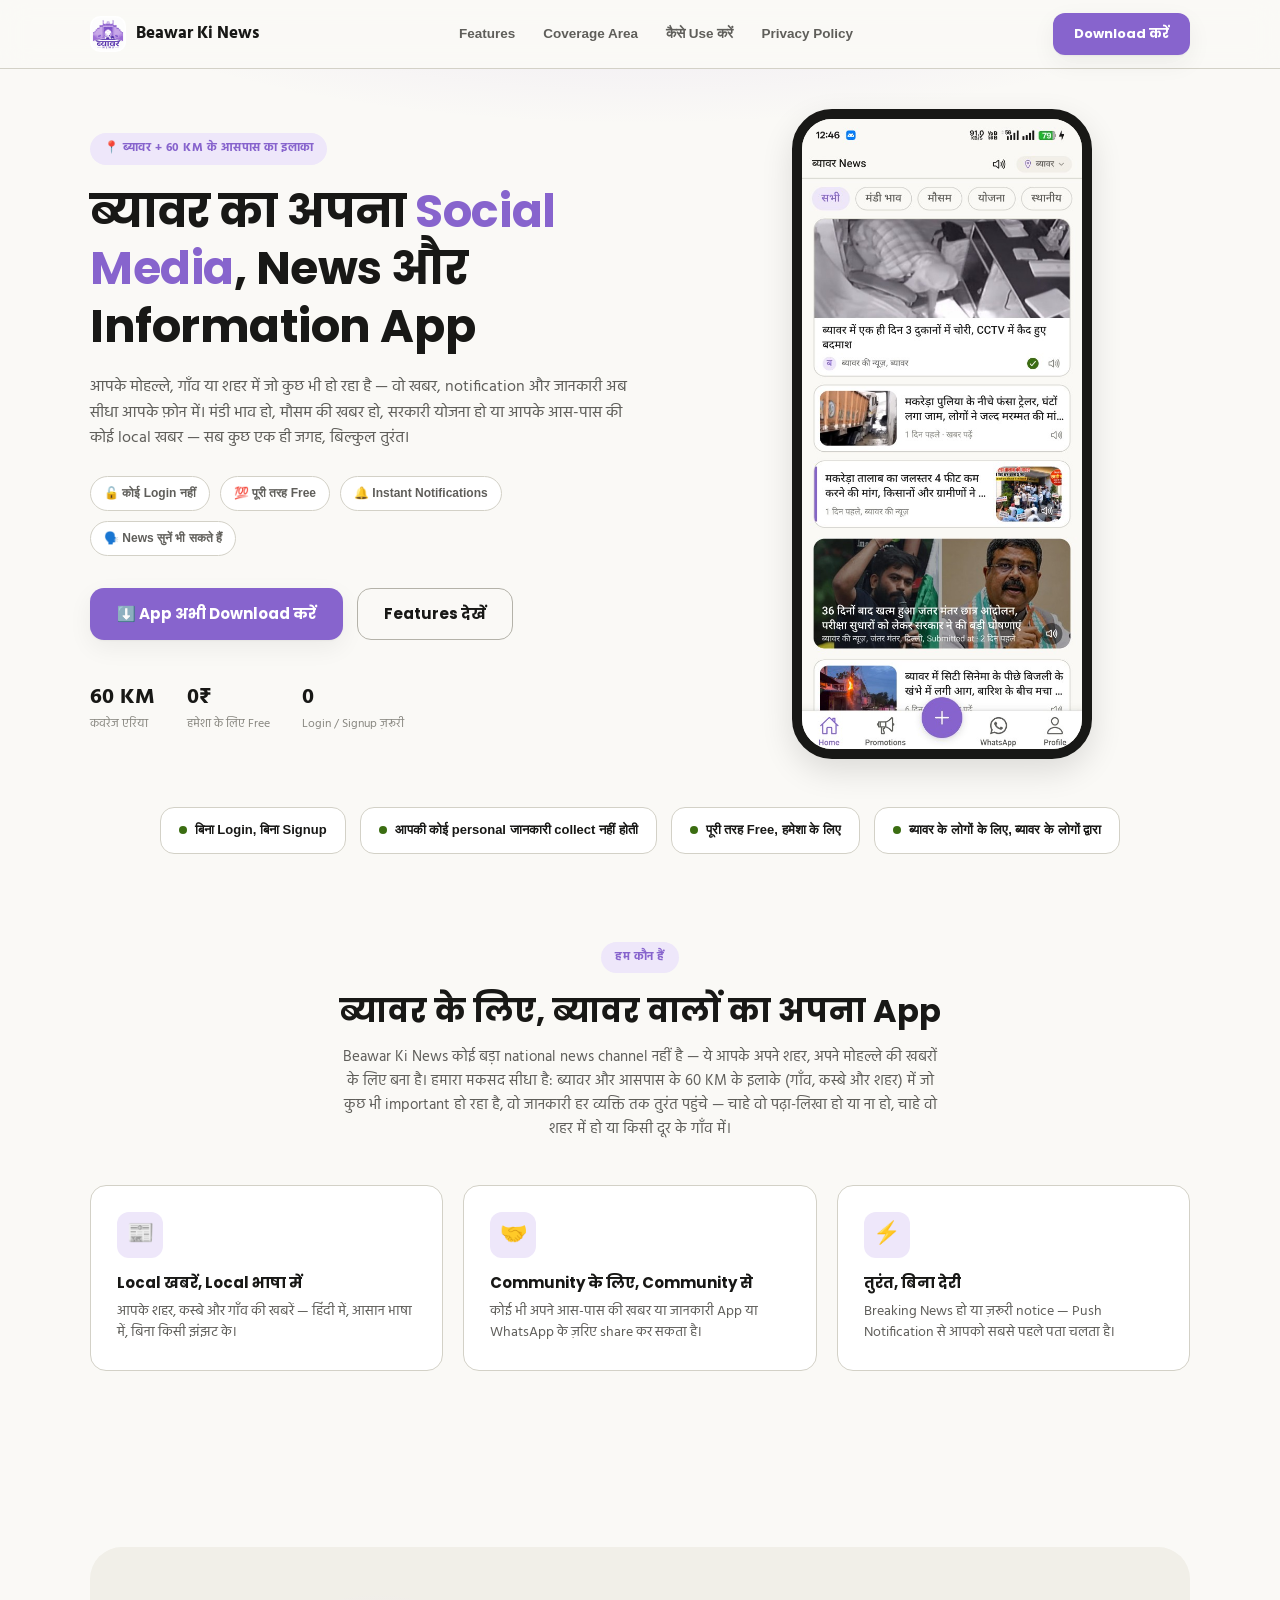
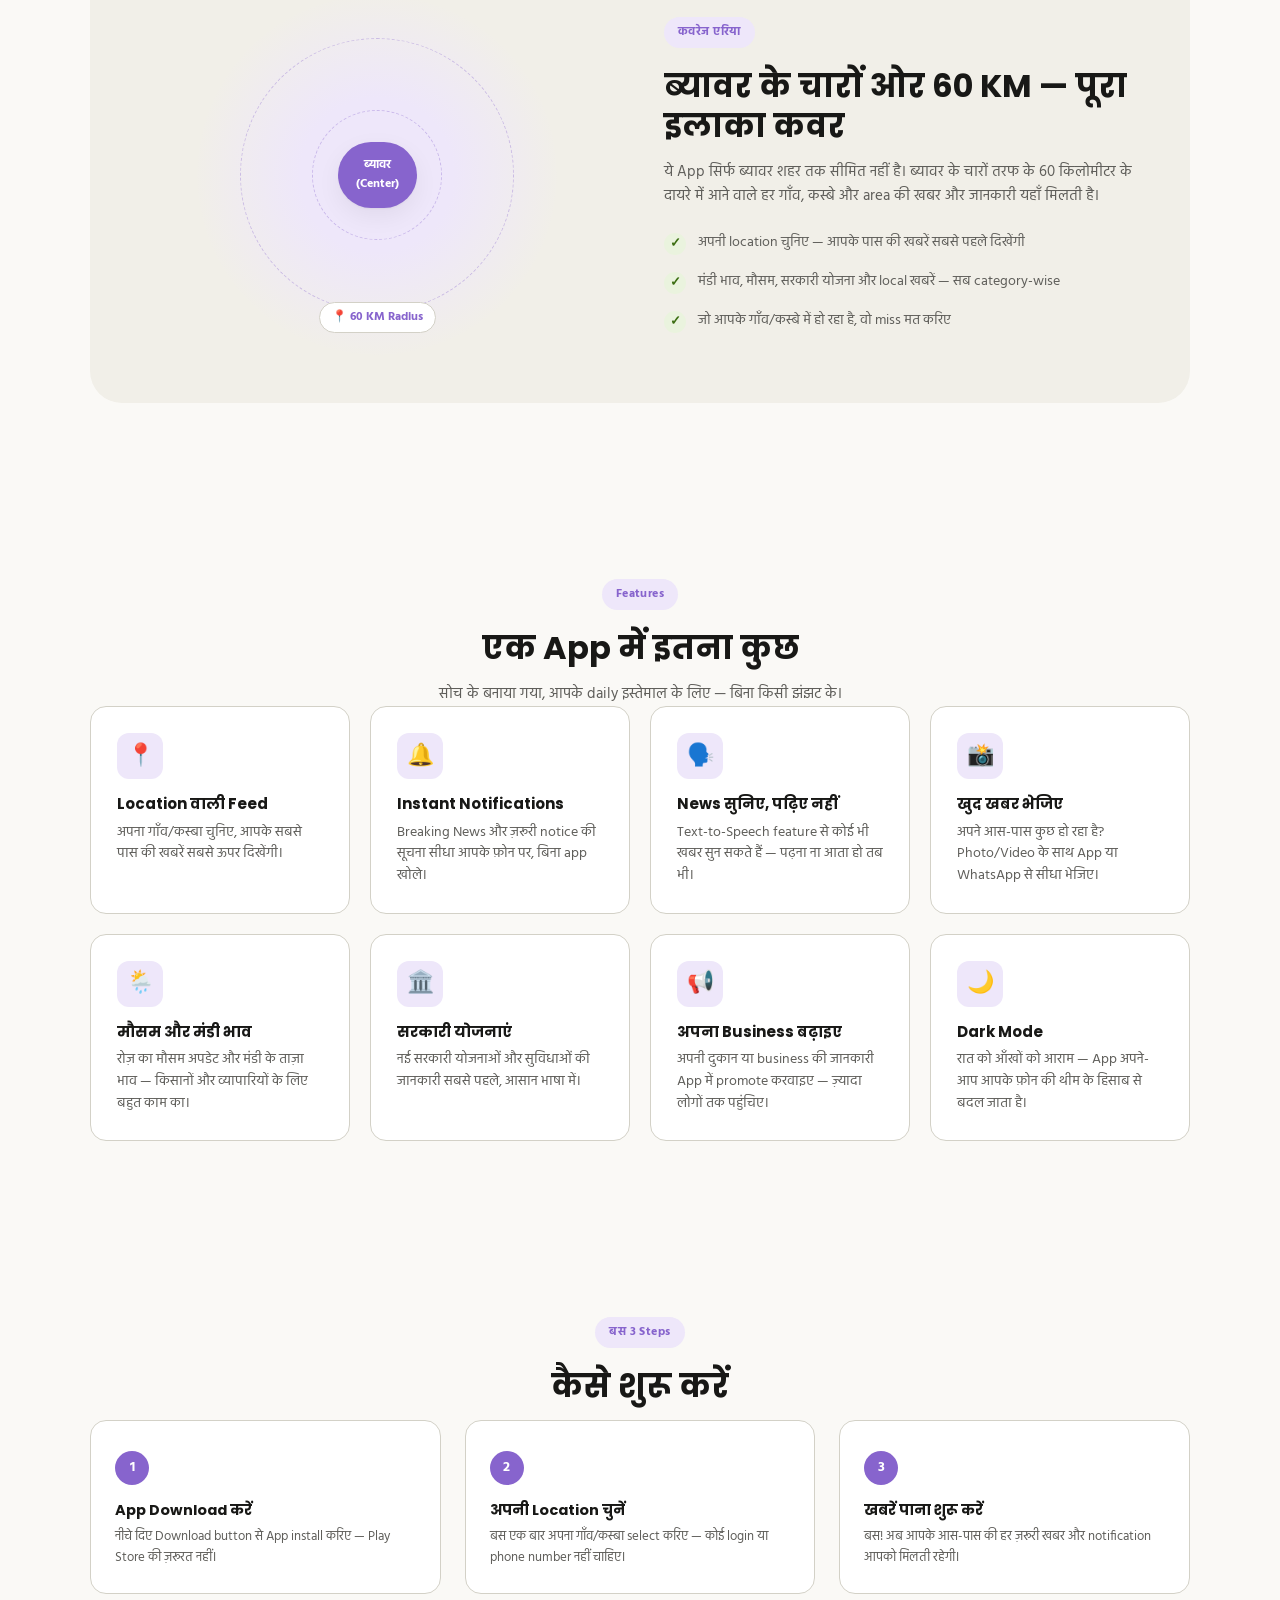
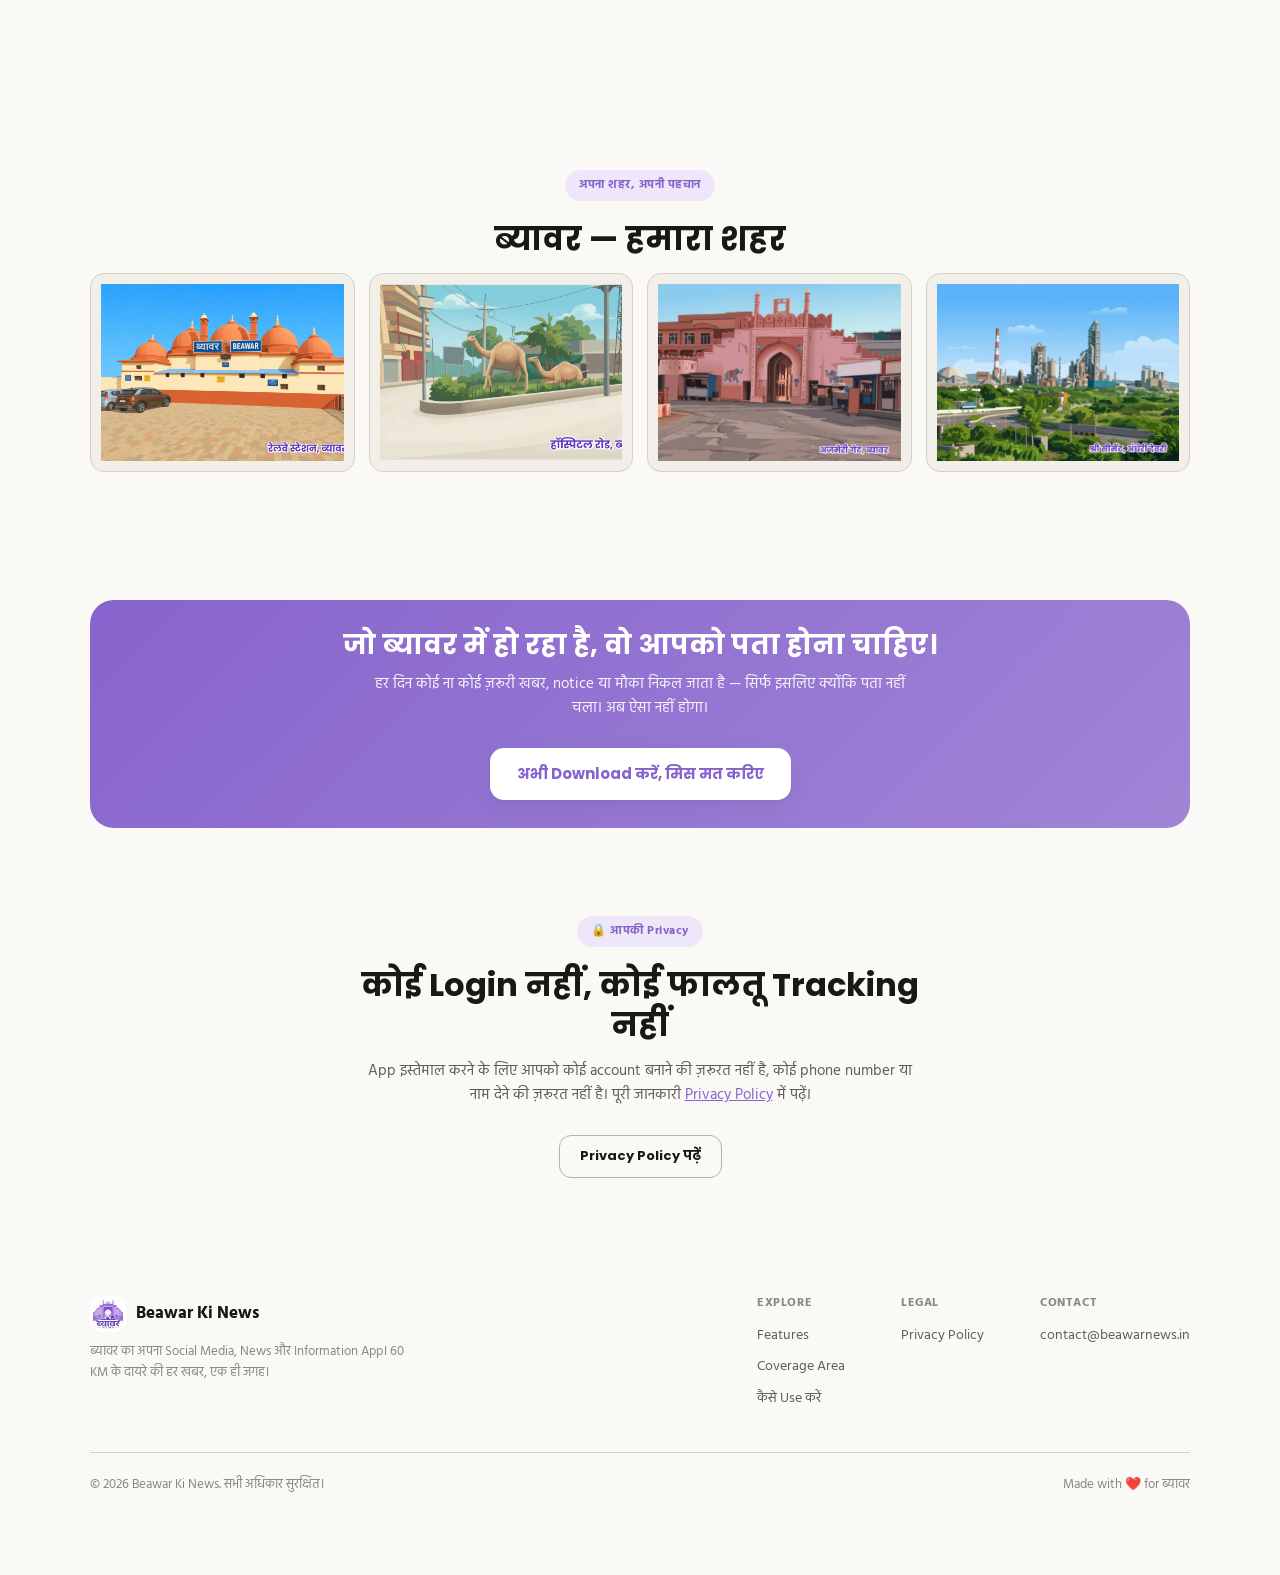
==== commit d527b629: "Add files via upload" ====
--- a/index.html
+++ b/index.html
@@ -263,14 +263,10 @@
       <h2 class="section-title">ब्यावर — हमारा शहर</h2>
     </div>
     <div class="container gallery reveal">
-      <!-- TODO: replace each of these with a real Beawar landmark photo
-           (assets/img/landmark-1.jpg .. landmark-4.jpg). Left as labeled
-           placeholders until those are pasted in. -->
-
-      <div class="gallery-item">📷<br />landmark-1.jpg</div>
-      <div class="gallery-item">📷<br />landmark-2.jpg</div>
-      <div class="gallery-item">📷<br />landmark-3.jpg</div>
-      <div class="gallery-item">📷<br />landmark-4.jpg</div>
+      <div class="gallery-item"><img src="assets/img/lm1.png" alt="ब्यावर का प्रमुख स्थल" loading="lazy" /></div>
+      <div class="gallery-item"><img src="assets/img/lm2.png" alt="ब्यावर का प्रमुख स्थल" loading="lazy" /></div>
+      <div class="gallery-item"><img src="assets/img/lm3.png" alt="ब्यावर का प्रमुख स्थल" loading="lazy" /></div>
+      <div class="gallery-item"><img src="assets/img/lm4.png" alt="ब्यावर का प्रमुख स्थल" loading="lazy" /></div>
     </div>
   </section>
 
@@ -322,7 +318,7 @@
           </div>
           <div class="footer-col">
             <h4>Contact</h4>
-            <a data-bnw="contact-email" href="#">support.beawarkinews@gmail.com</a>
+            <a data-bnw="contact-email" href="#">contact@beawarnews.in</a>
           </div>
         </div>
       </div>
